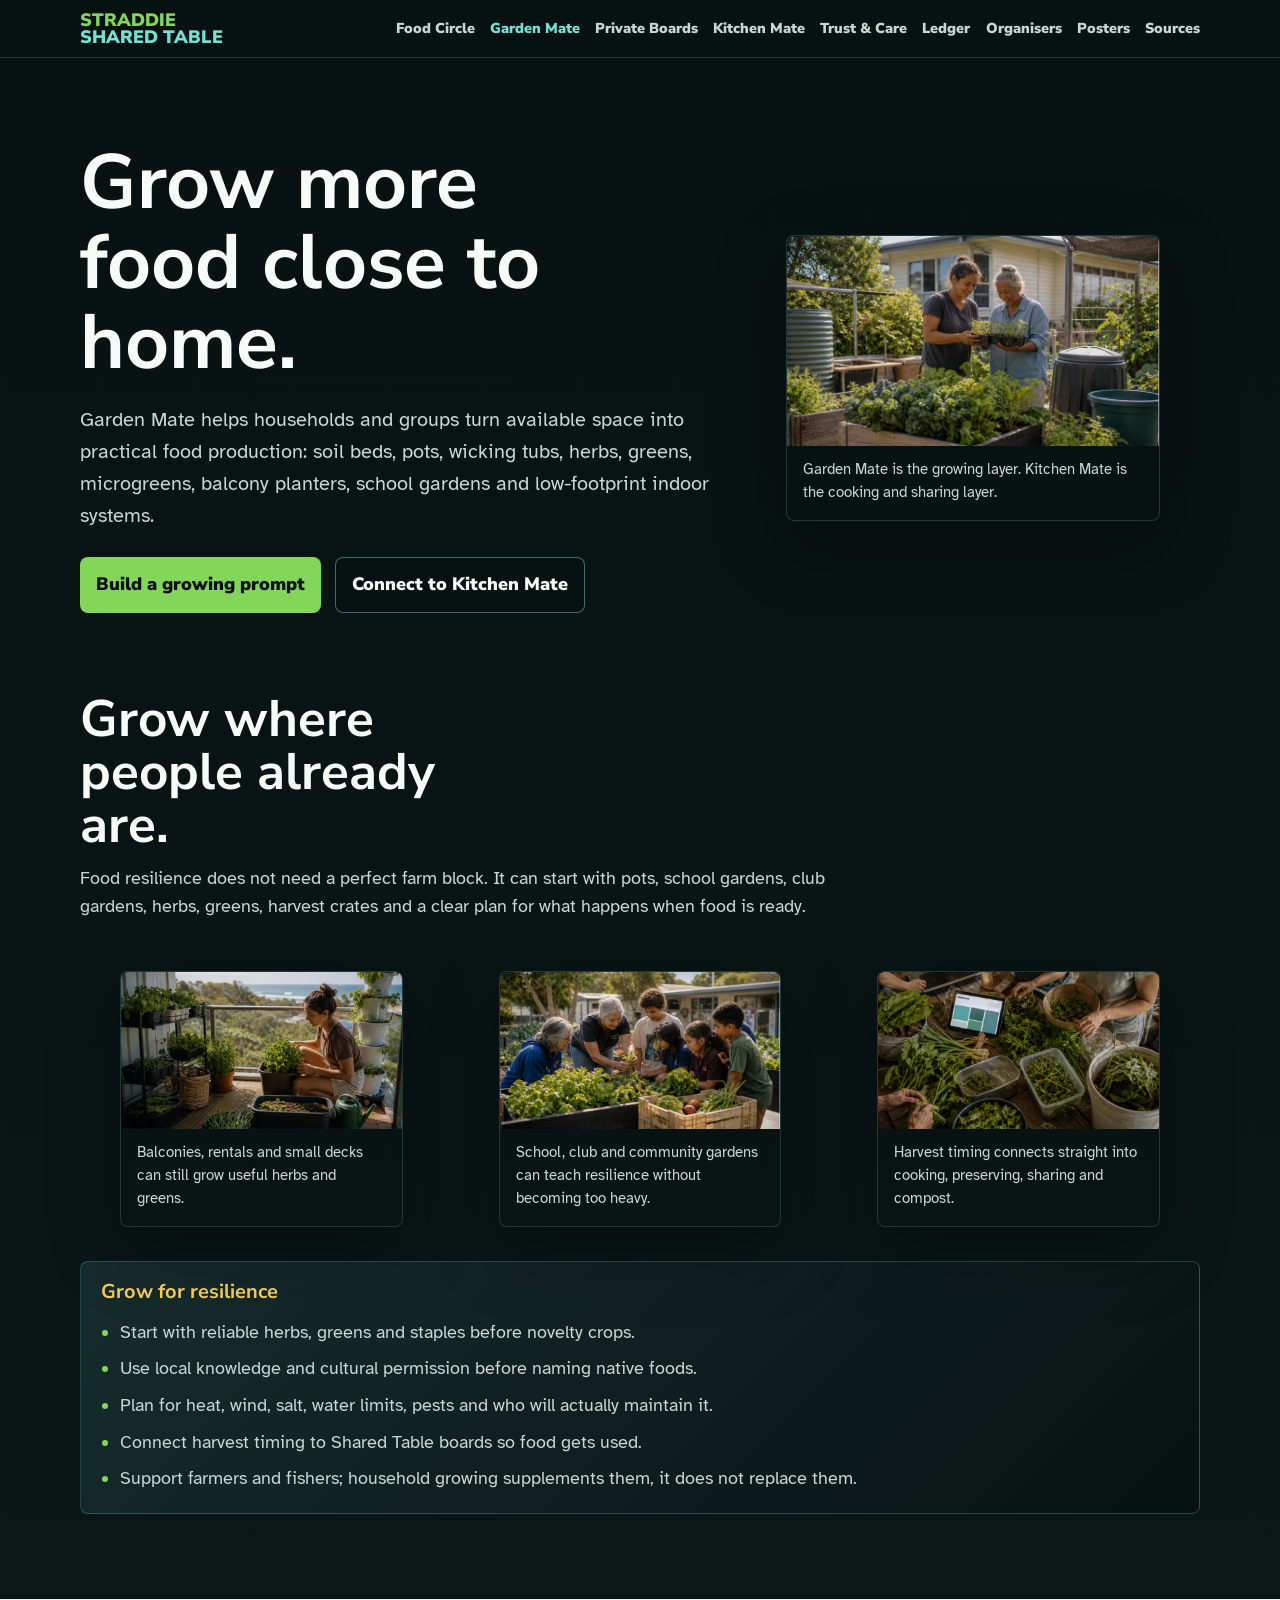
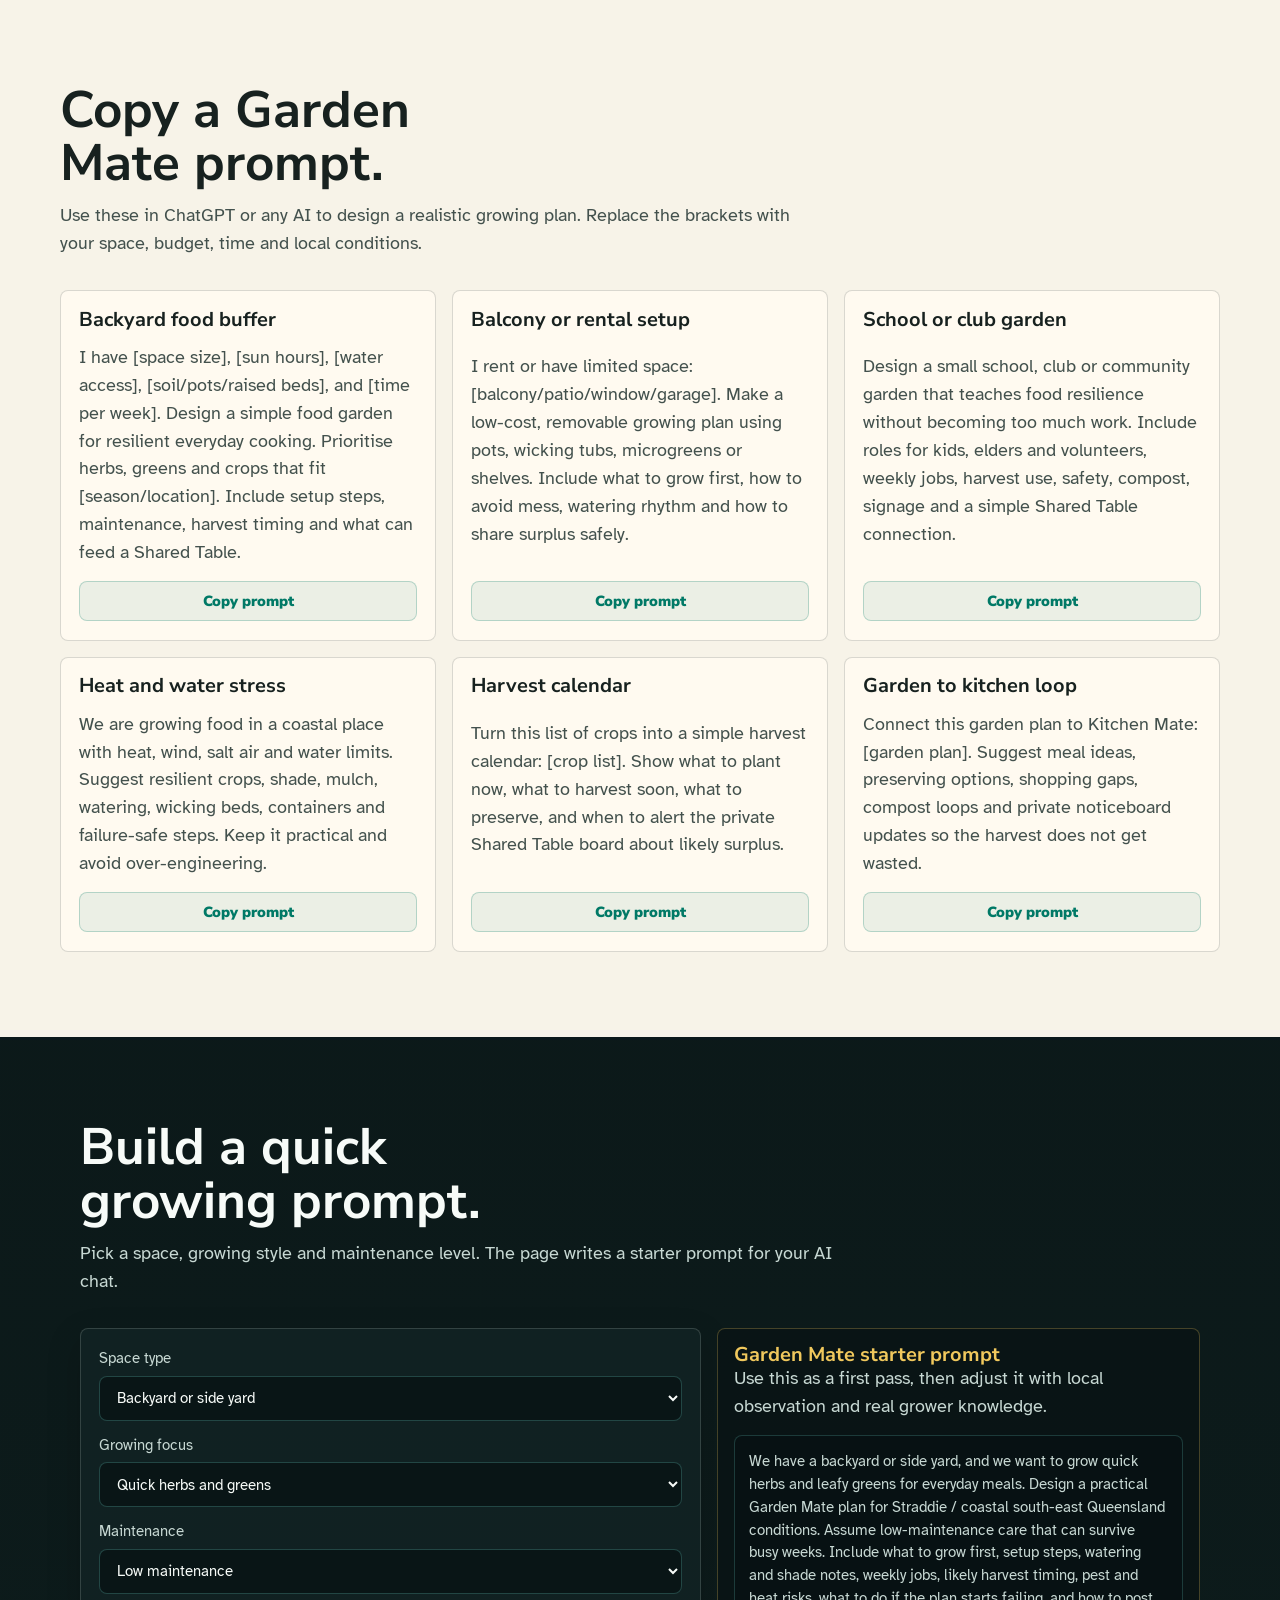
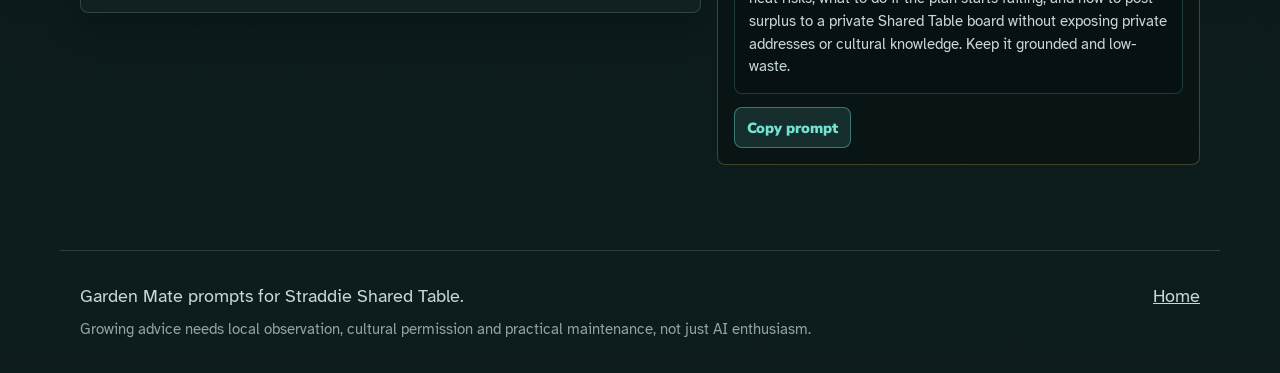
==== garden-mate.html @ dcefc76c "Add Garden Mate food resilience layer" ====
<!doctype html>
<html lang="en-AU">
  <head>
    <meta charset="utf-8">
    <meta name="viewport" content="width=device-width, initial-scale=1">
    <meta name="description" content="Garden Mate prompts for growing more local produce in backyards, balconies, school gardens, club plots and small-footprint food systems.">
    <title>Garden Mate Growing Prompts | Straddie Shared Table</title>
    <link rel="preconnect" href="https://fonts.googleapis.com">
    <link rel="preconnect" href="https://fonts.gstatic.com" crossorigin>
    <link href="https://fonts.googleapis.com/css2?family=Atkinson+Hyperlegible:wght@400;700&family=Nunito+Sans:wght@700;800;900&display=swap" rel="stylesheet">
    <link rel="stylesheet" href="styles.css">
  </head>
  <body>
    <a class="skip-link" href="#main">Skip to content</a>
    <header class="site-header"><nav class="nav" aria-label="Main navigation"><a class="brand-mark" href="index.html"><span>Straddie</span><span>Shared Table</span></a><button class="nav-toggle" type="button" aria-label="Open menu" aria-expanded="false"><span></span><span></span><span></span></button><div class="nav-links"><a href="table.html">Food Circle</a><a href="garden-mate.html" aria-current="page">Garden Mate</a><a href="noticeboard.html">Private Boards</a><a href="kitchen-mate.html">Kitchen Mate</a><a href="safety.html">Trust &amp; Care</a><a href="ledger.html">Ledger</a><a href="grants.html">Organisers</a><a href="poster-kit.html">Posters</a><a href="source-map.html">Sources</a></div></nav></header>
    <main id="main">
      <section class="page-hero page-hero-split">
        <div>
          <h1>Grow more food close to home.</h1>
          <p class="hero-lede">Garden Mate helps households and groups turn available space into practical food production: soil beds, pots, wicking tubs, herbs, greens, microgreens, balcony planters, school gardens and low-footprint indoor systems.</p>
          <div class="hero-actions"><a class="button primary" href="#garden-builder-title">Build a growing prompt</a><a class="button secondary" href="kitchen-mate.html">Connect to Kitchen Mate</a></div>
        </div>
        <figure class="image-panel">
          <img src="assets/garden-mate-backyard.webp" alt="Two neighbours holding seedlings in a practical coastal backyard food garden.">
          <figcaption>Garden Mate is the growing layer. Kitchen Mate is the cooking and sharing layer.</figcaption>
        </figure>
      </section>
      <section class="section near-hero" aria-labelledby="garden-paths-title">
        <div class="section-heading">
          <h2 id="garden-paths-title">Grow where people already are.</h2>
          <p>Food resilience does not need a perfect farm block. It can start with pots, school gardens, club gardens, herbs, greens, harvest crates and a clear plan for what happens when food is ready.</p>
        </div>
        <div class="grid three image-grid">
          <figure class="image-panel">
            <img src="assets/garden-mate-balcony.webp" alt="A compact coastal balcony with pots, herbs, microgreens and wicking containers.">
            <figcaption>Balconies, rentals and small decks can still grow useful herbs and greens.</figcaption>
          </figure>
          <figure class="image-panel">
            <img src="assets/garden-mate-school-club.webp" alt="Children and elders learning together around a school or club garden bed.">
            <figcaption>School, club and community gardens can teach resilience without becoming too heavy.</figcaption>
          </figure>
          <figure class="image-panel">
            <img src="assets/garden-mate-harvest-loop.webp" alt="Hands sorting leafy greens, herbs and containers beside a tablet with abstract planning blocks.">
            <figcaption>Harvest timing connects straight into cooking, preserving, sharing and compost.</figcaption>
          </figure>
        </div>
        <aside class="bridge-panel">
          <h3>Grow for resilience</h3>
          <ul class="bridge-list">
            <li>Start with reliable herbs, greens and staples before novelty crops.</li>
            <li>Use local knowledge and cultural permission before naming native foods.</li>
            <li>Plan for heat, wind, salt, water limits, pests and who will actually maintain it.</li>
            <li>Connect harvest timing to Shared Table boards so food gets used.</li>
            <li>Support farmers and fishers; household growing supplements them, it does not replace them.</li>
          </ul>
        </aside>
      </section>
      <section class="section paper-section" aria-labelledby="garden-prompts">
        <div class="section-heading">
          <h2 id="garden-prompts">Copy a Garden Mate prompt.</h2>
          <p>Use these in ChatGPT or any AI to design a realistic growing plan. Replace the brackets with your space, budget, time and local conditions.</p>
        </div>
        <div class="prompt-grid light">
          <article class="prompt-card">
            <h3>Backyard food buffer</h3>
            <p>I have [space size], [sun hours], [water access], [soil/pots/raised beds], and [time per week]. Design a simple food garden for resilient everyday cooking. Prioritise herbs, greens and crops that fit [season/location]. Include setup steps, maintenance, harvest timing and what can feed a Shared Table.</p>
            <button class="copy-button" type="button" data-copy-prompt>Copy prompt</button>
          </article>
          <article class="prompt-card">
            <h3>Balcony or rental setup</h3>
            <p>I rent or have limited space: [balcony/patio/window/garage]. Make a low-cost, removable growing plan using pots, wicking tubs, microgreens or shelves. Include what to grow first, how to avoid mess, watering rhythm and how to share surplus safely.</p>
            <button class="copy-button" type="button" data-copy-prompt>Copy prompt</button>
          </article>
          <article class="prompt-card">
            <h3>School or club garden</h3>
            <p>Design a small school, club or community garden that teaches food resilience without becoming too much work. Include roles for kids, elders and volunteers, weekly jobs, harvest use, safety, compost, signage and a simple Shared Table connection.</p>
            <button class="copy-button" type="button" data-copy-prompt>Copy prompt</button>
          </article>
          <article class="prompt-card">
            <h3>Heat and water stress</h3>
            <p>We are growing food in a coastal place with heat, wind, salt air and water limits. Suggest resilient crops, shade, mulch, watering, wicking beds, containers and failure-safe steps. Keep it practical and avoid over-engineering.</p>
            <button class="copy-button" type="button" data-copy-prompt>Copy prompt</button>
          </article>
          <article class="prompt-card">
            <h3>Harvest calendar</h3>
            <p>Turn this list of crops into a simple harvest calendar: [crop list]. Show what to plant now, what to harvest soon, what to preserve, and when to alert the private Shared Table board about likely surplus.</p>
            <button class="copy-button" type="button" data-copy-prompt>Copy prompt</button>
          </article>
          <article class="prompt-card">
            <h3>Garden to kitchen loop</h3>
            <p>Connect this garden plan to Kitchen Mate: [garden plan]. Suggest meal ideas, preserving options, shopping gaps, compost loops and private noticeboard updates so the harvest does not get wasted.</p>
            <button class="copy-button" type="button" data-copy-prompt>Copy prompt</button>
          </article>
        </div>
      </section>
      <section class="section" aria-labelledby="garden-builder-title">
        <div class="section-heading">
          <h2 id="garden-builder-title">Build a quick growing prompt.</h2>
          <p>Pick a space, growing style and maintenance level. The page writes a starter prompt for your AI chat.</p>
        </div>
        <div class="planner-grid">
          <form class="planner-panel" data-garden-planner>
            <div class="control-grid">
              <label>Space type<select name="space"><option value="backyard">Backyard or side yard</option><option value="balcony">Balcony, deck or rental pots</option><option value="school">School, club or community plot</option><option value="indoor">Indoor shelf or microgreens</option></select></label>
              <label>Growing focus<select name="focus"><option value="quick">Quick herbs and greens</option><option value="staple">Staples and filling crops</option><option value="preserve">Crops for preserving</option><option value="native">Native/local foods with permission</option></select></label>
              <label>Maintenance<select name="maintenance"><option value="low">Low maintenance</option><option value="shared">Shared roster</option><option value="learning">Learning project</option><option value="intensive">High-yield intensive</option></select></label>
            </div>
          </form>
          <div class="output-card" data-garden-output></div>
        </div>
      </section>
    </main>
    <footer class="site-footer"><div><p>Garden Mate prompts for Straddie Shared Table.</p><p class="footer-note">Growing advice needs local observation, cultural permission and practical maintenance, not just AI enthusiasm.</p></div><a href="index.html">Home</a></footer>
    <button class="top-button" type="button" data-to-top aria-label="Back to top">Top</button>
    <script src="script.js"></script>
  </body>
</html>
---- styles.css ----
:root {
  --ink: #081112;
  --deep: #102021;
  --panel: rgba(18, 34, 35, 0.92);
  --panel-strong: #172e2f;
  --paper: #f7f3e8;
  --paper-2: #fffaf0;
  --text: #f7fbf8;
  --text-dark: #17211f;
  --soft: #c7d8d3;
  --muted: #8fa6a0;
  --line: rgba(232, 244, 237, 0.16);
  --line-dark: rgba(23, 33, 31, 0.16);
  --leaf: #84d65a;
  --aqua: #73e1d4;
  --gold: #f0c85d;
  --coral: #ff8b73;
  --berry: #b986ff;
  --shadow: 0 24px 72px rgba(0, 0, 0, 0.3);
  --heading: "Nunito Sans", "Avenir Next", Arial, sans-serif;
  --body: "Atkinson Hyperlegible", Arial, sans-serif;
  --max-width: 1160px;
}

* {
  box-sizing: border-box;
}

html {
  background: var(--ink);
  scroll-behavior: smooth;
}

[id] {
  scroll-margin-top: 5.5rem;
}

body {
  background:
    linear-gradient(180deg, rgba(8, 17, 18, 0.98), rgba(13, 28, 28, 0.98)),
    linear-gradient(90deg, rgba(115, 225, 212, 0.055) 1px, transparent 1px),
    linear-gradient(0deg, rgba(132, 214, 90, 0.04) 1px, transparent 1px);
  background-size: auto, 96px 96px, 96px 96px;
  color: var(--text);
  font-family: var(--body);
  font-size: 18px;
  line-height: 1.55;
  margin: 0;
  min-height: 100vh;
  overflow-x: hidden;
}

main {
  overflow-x: hidden;
}

img {
  display: block;
  height: auto;
  max-width: 100%;
}

a {
  color: inherit;
}

p,
li {
  overflow-wrap: anywhere;
}

p,
h1,
h2,
h3 {
  margin: 0;
}

h1,
h2,
h3 {
  font-family: var(--heading);
  letter-spacing: 0;
  line-height: 1.04;
}

h1 {
  font-size: 4.8rem;
  max-width: 12ch;
}

h2 {
  font-size: 3.2rem;
  max-width: 13ch;
}

h3 {
  font-size: 1.25rem;
}

code {
  background: rgba(8, 17, 18, 0.62);
  border: 1px solid rgba(232, 244, 237, 0.14);
  border-radius: 6px;
  color: var(--gold);
  font-size: 0.95em;
  padding: 0.08rem 0.28rem;
}

.skip-link {
  background: var(--gold);
  color: var(--ink);
  left: 1rem;
  padding: 0.65rem 0.85rem;
  position: absolute;
  top: -5rem;
  z-index: 50;
}

.skip-link:focus {
  top: 1rem;
}

.site-header {
  background: var(--ink);
  border-bottom: 1px solid var(--line);
  position: sticky;
  top: 0;
  z-index: 20;
}

.nav {
  align-items: center;
  display: flex;
  gap: 1rem;
  justify-content: space-between;
  margin: 0 auto;
  max-width: var(--max-width);
  min-width: 0;
  padding: 0.78rem 1.25rem;
  position: relative;
}

.brand-mark {
  color: var(--text);
  display: grid;
  font-family: var(--heading);
  font-weight: 900;
  line-height: 0.9;
  min-width: 0;
  text-decoration: none;
  text-transform: uppercase;
}

.brand-mark span:first-child {
  color: var(--leaf);
}

.brand-mark span:last-child {
  color: var(--aqua);
}

.nav-links {
  align-items: center;
  display: flex;
  flex-wrap: wrap;
  gap: 0.55rem 0.95rem;
  justify-content: flex-end;
}

.nav-links a {
  color: var(--soft);
  font-family: var(--heading);
  font-size: 0.9rem;
  font-weight: 900;
  text-decoration: none;
  white-space: nowrap;
}

.nav-links a:hover,
.nav-links a:focus,
.nav-links a[aria-current="page"] {
  color: var(--aqua);
}

.nav-toggle {
  align-items: center;
  background: rgba(115, 225, 212, 0.08);
  border: 1px solid rgba(115, 225, 212, 0.78);
  border-radius: 8px;
  display: none;
  flex: 0 0 auto;
  flex-direction: column;
  gap: 0.22rem;
  height: 2.7rem;
  justify-content: center;
  width: 2.9rem;
}

.nav-toggle span {
  background: var(--aqua);
  display: block;
  height: 2px;
  width: 1.35rem;
}

.hero {
  background:
    linear-gradient(90deg, rgba(8, 17, 18, 0.92) 0%, rgba(8, 17, 18, 0.78) 42%, rgba(8, 17, 18, 0.18) 100%),
    url("assets/shared-table-hero.webp") center / cover no-repeat;
  display: flex;
  min-height: 76svh;
}

.home-hero {
  min-height: 82svh;
}

.hero-inner,
.section,
.site-footer,
.page-hero {
  margin: 0 auto;
  max-width: var(--max-width);
  padding-left: 1.25rem;
  padding-right: 1.25rem;
  width: 100%;
}

.hero-inner {
  align-items: center;
  display: flex;
  padding-bottom: 3.8rem;
  padding-top: 4rem;
}

.home-hero .hero-inner {
  gap: 2rem;
  justify-content: space-between;
}

.hero-copy {
  max-width: 720px;
}

.home-hero .hero-copy {
  max-width: 760px;
}

.home-hero h1 {
  max-width: 13ch;
}

.hero-copy h1 {
  text-shadow: 0 10px 36px rgba(0, 0, 0, 0.55);
}

.hero-lede {
  color: var(--soft);
  font-size: 1.28rem;
  margin-top: 1.35rem;
  max-width: 46rem;
}

.hero-actions,
.button-row,
.external-links {
  display: flex;
  flex-wrap: wrap;
  gap: 0.85rem;
  margin-top: 1.6rem;
}

.hero-credit {
  color: rgba(247, 251, 248, 0.72);
  font-size: 0.9rem;
  margin-top: 1rem;
}

.hero-board,
.cookup-panel {
  background: rgba(8, 17, 18, 0.78);
  border: 1px solid rgba(115, 225, 212, 0.28);
  border-radius: 8px;
  box-shadow: var(--shadow);
  flex: 0 1 360px;
  padding: 1.05rem;
}

.hero-board h2,
.cookup-panel h2 {
  color: var(--gold);
  font-size: 1.28rem;
  max-width: none;
}

.board-row {
  border-top: 1px solid rgba(232, 244, 237, 0.12);
  display: grid;
  gap: 0.28rem;
  padding: 0.82rem 0;
}

.board-row:first-of-type {
  margin-top: 0.75rem;
}

.board-row span {
  color: var(--muted);
  font-family: var(--heading);
  font-size: 0.75rem;
  font-weight: 900;
  text-transform: uppercase;
}

.board-row strong {
  color: var(--text);
  font-family: var(--body);
  font-size: 0.98rem;
  line-height: 1.35;
}

.board-link {
  color: var(--aqua);
  display: inline-flex;
  font-family: var(--heading);
  font-weight: 900;
  margin-top: 0.6rem;
  text-decoration-thickness: 2px;
  text-underline-offset: 0.18em;
}

.button {
  align-items: center;
  border-radius: 8px;
  display: inline-flex;
  font-family: var(--heading);
  font-weight: 900;
  justify-content: center;
  min-height: 3rem;
  min-width: 10rem;
  padding: 0.82rem 1rem;
  text-decoration: none;
}

.button.primary {
  background: var(--leaf);
  color: var(--ink);
}

.button.secondary {
  background: rgba(8, 17, 18, 0.32);
  border: 1px solid rgba(115, 225, 212, 0.45);
  color: var(--text);
}

.button.tertiary {
  background: rgba(240, 200, 93, 0.12);
  border: 1px solid rgba(240, 200, 93, 0.38);
  color: var(--gold);
}

.intro-band {
  background: var(--paper);
  border-bottom: 1px solid var(--line-dark);
  color: var(--text-dark);
  font-family: var(--heading);
  font-weight: 900;
  padding: 1rem 1.25rem;
  text-align: center;
}

.section,
.page-hero {
  padding-bottom: 5.3rem;
  padding-top: 5.3rem;
}

.page-hero {
  padding-bottom: 3rem;
}

.page-hero h1 {
  max-width: 13ch;
}

.page-hero .hero-lede {
  max-width: 760px;
}

.page-hero-split {
  align-items: center;
  display: grid;
  gap: 2rem;
  grid-template-columns: minmax(0, 0.92fr) minmax(280px, 0.66fr);
}

.page-hero-split h1 {
  max-width: 11ch;
}

.near-hero {
  padding-top: 2rem;
}

.section-heading {
  max-width: 760px;
}

.section-heading p:not(.section-label),
.page-copy,
.card p,
.step-card p,
.notice-card p,
.source-panel p,
.source-panel li {
  color: var(--soft);
  margin-top: 0.75rem;
}

.section-label {
  color: var(--gold);
  font-family: var(--heading);
  font-size: 0.83rem;
  font-weight: 900;
  letter-spacing: 0;
  margin-bottom: 0.75rem;
  text-transform: uppercase;
}

.paper-section {
  background: var(--paper);
  color: var(--text-dark);
  max-width: none;
  padding-left: max(1.25rem, calc((100vw - var(--max-width)) / 2));
  padding-right: max(1.25rem, calc((100vw - var(--max-width)) / 2));
}

.paper-section .section-heading p:not(.section-label),
.paper-section .page-copy,
.paper-section .card p,
.paper-section .step-card p {
  color: #43514d;
}

.paper-section .section-label {
  color: #8d5b00;
}

.dark-band {
  background: rgba(16, 32, 33, 0.76);
  max-width: none;
  padding-left: max(1.25rem, calc((100vw - var(--max-width)) / 2));
  padding-right: max(1.25rem, calc((100vw - var(--max-width)) / 2));
}

.grid {
  display: grid;
  gap: 1rem;
  margin-top: 2rem;
}

.grid.two {
  grid-template-columns: repeat(2, minmax(0, 1fr));
}

.grid.three {
  grid-template-columns: repeat(3, minmax(0, 1fr));
}

.grid.four {
  grid-template-columns: repeat(4, minmax(0, 1fr));
}

.compact-grid .card {
  min-height: 13rem;
}

.action-rail {
  display: grid;
  gap: 1rem;
  grid-template-columns: repeat(4, minmax(0, 1fr));
  margin-top: 2rem;
}

.action-card {
  background: rgba(23, 46, 47, 0.78);
  border: 1px solid rgba(115, 225, 212, 0.18);
  border-radius: 8px;
  color: inherit;
  display: grid;
  min-height: 16rem;
  padding: 1.15rem;
  text-decoration: none;
}

.action-card:hover,
.action-card:focus {
  border-color: rgba(115, 225, 212, 0.52);
  outline: none;
}

.action-card h3 {
  color: var(--text);
}

.action-card p {
  color: var(--soft);
  margin-top: 0.75rem;
}

.card,
.step-card,
.notice-card,
.source-panel,
.planner-panel,
.prompt-card {
  background: var(--panel);
  border: 1px solid var(--line);
  border-radius: 8px;
  box-shadow: 0 12px 34px rgba(0, 0, 0, 0.18);
  min-width: 0;
  padding: 1.15rem;
}

a.card {
  color: inherit;
  display: block;
  text-decoration: none;
}

a.card:hover,
a.card:focus {
  border-color: rgba(115, 225, 212, 0.48);
  outline: none;
}

.paper-section .card,
.paper-section .step-card,
.paper-section .source-panel,
.paper-section .prompt-card {
  background: var(--paper-2);
  border-color: var(--line-dark);
  box-shadow: none;
}

.card h3,
.step-card h3,
.notice-card h3,
.source-panel h3,
.prompt-card h3 {
  color: var(--text);
}

.paper-section .card h3,
.paper-section .step-card h3,
.paper-section .source-panel h3,
.paper-section .prompt-card h3 {
  color: var(--text-dark);
}

.card-link {
  color: var(--aqua);
  display: inline-flex;
  font-family: var(--heading);
  font-weight: 900;
  margin-top: 1rem;
  text-decoration: none;
}

a.card:hover .card-link,
a.card:focus .card-link {
  text-decoration: underline;
  text-decoration-thickness: 2px;
  text-underline-offset: 0.18em;
}

.image-panel {
  background: rgba(8, 17, 18, 0.5);
  border: 1px solid rgba(115, 225, 212, 0.2);
  border-radius: 8px;
  box-shadow: var(--shadow);
  overflow: hidden;
}

.image-panel img {
  aspect-ratio: 16 / 9;
  object-fit: cover;
  width: 100%;
}

.image-panel figcaption {
  color: var(--soft);
  font-size: 0.92rem;
  padding: 0.75rem 1rem 1rem;
}

.image-grid {
  margin-top: 2rem;
}

.image-grid + .bridge-panel {
  margin-top: 1rem;
}

.prompt-box,
.callout {
  background: rgba(8, 17, 18, 0.46);
  border: 1px solid rgba(240, 200, 93, 0.28);
  border-radius: 8px;
  margin-top: 1rem;
  padding: 1rem;
}

.paper-section .prompt-box,
.paper-section .callout {
  background: rgba(255, 250, 240, 0.75);
  border-color: rgba(23, 33, 31, 0.16);
}

.prompt-box summary {
  color: var(--gold);
  cursor: pointer;
  font-family: var(--heading);
  font-weight: 900;
}

.paper-section .prompt-box summary {
  color: #8d5b00;
}

.prompt-box p,
.callout p {
  color: var(--soft);
  margin-top: 0.65rem;
}

.paper-section .prompt-box p,
.paper-section .callout p {
  color: #43514d;
}

.prompt-text {
  font-size: 0.92rem;
}

.paper-section .card-link {
  color: #007966;
}

.paper-section .source-panel li {
  color: #43514d;
}

.paper-section .bridge-list {
  color: #43514d;
}

.paper-section .source-panel a {
  color: #006c60;
  font-weight: 900;
  text-decoration-color: rgba(0, 108, 96, 0.45);
  text-decoration-thickness: 2px;
  text-underline-offset: 0.16em;
}

.number {
  align-items: center;
  background: rgba(132, 214, 90, 0.14);
  border: 1px solid rgba(132, 214, 90, 0.28);
  border-radius: 999px;
  color: var(--leaf);
  display: inline-flex;
  font-family: var(--heading);
  font-weight: 900;
  height: 2.1rem;
  justify-content: center;
  margin-bottom: 0.8rem;
  min-width: 2.1rem;
  padding: 0 0.58rem;
}

.paper-section .number {
  background: rgba(0, 121, 102, 0.1);
  border-color: rgba(0, 121, 102, 0.18);
  color: #007966;
}

.split {
  align-items: start;
  display: grid;
  gap: 2rem;
  grid-template-columns: minmax(0, 0.9fr) minmax(280px, 0.62fr);
}

.bridge-panel {
  background:
    linear-gradient(135deg, rgba(23, 46, 47, 0.96), rgba(8, 17, 18, 0.96));
  border: 1px solid rgba(115, 225, 212, 0.24);
  border-radius: 8px;
  padding: 1.25rem;
}

.bridge-panel h3 {
  color: var(--gold);
}

.flow-line {
  display: grid;
  gap: 0.75rem;
  grid-template-columns: repeat(5, minmax(0, 1fr));
  margin-top: 2rem;
}

.flow-line div {
  background: rgba(8, 17, 18, 0.5);
  border: 1px solid rgba(232, 244, 237, 0.12);
  border-radius: 8px;
  min-height: 8rem;
  padding: 1rem;
}

.flow-line strong {
  color: var(--gold);
  display: block;
  font-family: var(--heading);
  margin-bottom: 0.45rem;
}

.flow-line span {
  color: var(--soft);
  font-size: 0.92rem;
}

.bridge-list {
  color: var(--soft);
  display: grid;
  gap: 0.55rem;
  margin: 1rem 0 0;
  padding-left: 1.2rem;
}

.bridge-list li::marker,
.check-list li::marker {
  color: var(--leaf);
}

.paper-section .bridge-list li::marker {
  color: #007966;
}

.check-list {
  color: var(--soft);
  display: grid;
  gap: 0.55rem;
  margin: 1rem 0 0;
  padding-left: 1.2rem;
}

.mini-ledger {
  display: grid;
  gap: 0.7rem;
  margin-top: 1.25rem;
}

.mini-ledger div {
  align-items: start;
  background: rgba(8, 17, 18, 0.48);
  border: 1px solid rgba(232, 244, 237, 0.12);
  border-radius: 8px;
  display: grid;
  gap: 0.4rem;
  grid-template-columns: minmax(0, 1fr) auto;
  padding: 0.85rem;
}

.mini-ledger strong {
  color: var(--text);
  font-family: var(--heading);
}

.mini-ledger span {
  color: var(--gold);
  font-family: var(--heading);
  font-size: 0.9rem;
  font-weight: 900;
}

.planner-grid {
  align-items: start;
  display: grid;
  gap: 1rem;
  grid-template-columns: minmax(0, 0.9fr) minmax(280px, 0.7fr);
  margin-top: 2rem;
}

.control-grid {
  display: grid;
  gap: 0.8rem;
}

.control-grid label {
  color: var(--soft);
  display: grid;
  gap: 0.35rem;
  font-size: 0.94rem;
}

select,
input,
textarea {
  background: rgba(8, 17, 18, 0.72);
  border: 1px solid rgba(115, 225, 212, 0.24);
  border-radius: 8px;
  color: var(--text);
  font: inherit;
  min-height: 2.8rem;
  padding: 0.7rem 0.78rem;
  width: 100%;
}

textarea {
  min-height: 8rem;
  resize: vertical;
}

.output-card {
  background: rgba(8, 17, 18, 0.52);
  border: 1px solid rgba(240, 200, 93, 0.26);
  border-radius: 8px;
  min-height: 18rem;
  padding: 1rem;
}

.output-card h3 {
  color: var(--gold);
}

.output-card p,
.output-card li {
  color: var(--soft);
}

.output-card ul {
  display: grid;
  gap: 0.42rem;
  margin: 0.85rem 0 0;
  padding-left: 1.15rem;
}

.prompt-grid {
  display: grid;
  gap: 1rem;
  grid-template-columns: repeat(3, minmax(0, 1fr));
  margin-top: 2rem;
}

.prompt-card {
  display: grid;
  gap: 0.85rem;
}

.prompt-card p {
  color: var(--soft);
  margin: 0;
}

.paper-section .prompt-card p {
  color: #43514d;
}

.copy-button {
  align-self: end;
  background: rgba(115, 225, 212, 0.12);
  border: 1px solid rgba(115, 225, 212, 0.42);
  border-radius: 8px;
  color: var(--aqua);
  cursor: pointer;
  font-family: var(--heading);
  font-size: 0.92rem;
  font-weight: 900;
  min-height: 2.55rem;
  padding: 0.55rem 0.75rem;
}

.paper-section .copy-button {
  background: rgba(0, 121, 102, 0.08);
  border-color: rgba(0, 121, 102, 0.24);
  color: #007966;
}

.copy-button.is-copied {
  background: var(--leaf);
  border-color: var(--leaf);
  color: var(--ink);
}

.notice-output {
  white-space: pre-wrap;
}

.notice-preview {
  background: rgba(8, 17, 18, 0.52);
  border: 1px solid rgba(115, 225, 212, 0.22);
  border-radius: 8px;
  color: var(--soft);
  font-family: Consolas, "Courier New", monospace;
  font-size: 0.88rem;
  margin-top: 1rem;
  overflow-x: auto;
  padding: 1rem;
  white-space: pre-wrap;
}

.generated-prompt {
  background: rgba(8, 17, 18, 0.62);
  border: 1px solid rgba(115, 225, 212, 0.2);
  border-radius: 8px;
  color: var(--soft);
  font-family: var(--body);
  font-size: 0.95rem;
  line-height: 1.5;
  margin: 0.85rem 0;
  overflow-x: auto;
  padding: 0.9rem;
  white-space: pre-wrap;
}

.paper-section .generated-prompt {
  background: rgba(8, 17, 18, 0.06);
  border-color: rgba(23, 33, 31, 0.16);
  color: #263633;
}

.warning {
  border-left: 5px solid var(--coral);
}

.ok {
  border-left: 5px solid var(--leaf);
}

.neutral {
  border-left: 5px solid var(--aqua);
}

.tag-row {
  display: flex;
  flex-wrap: wrap;
  gap: 0.45rem;
  margin-top: 0.9rem;
}

.tag-row span {
  background: rgba(115, 225, 212, 0.1);
  border: 1px solid rgba(115, 225, 212, 0.2);
  border-radius: 999px;
  color: var(--soft);
  display: inline-flex;
  font-size: 0.78rem;
  padding: 0.22rem 0.5rem;
}

.site-footer {
  align-items: start;
  border-top: 1px solid var(--line);
  color: var(--soft);
  display: flex;
  gap: 1rem;
  justify-content: space-between;
  padding-bottom: 2rem;
  padding-top: 2rem;
}

.footer-note {
  color: var(--muted);
  font-size: 0.92rem;
  margin-top: 0.45rem;
  max-width: 760px;
}

.top-button {
  background: var(--leaf);
  border: 0;
  border-radius: 999px;
  bottom: 1.1rem;
  box-shadow: 0 14px 34px rgba(0, 0, 0, 0.36);
  color: var(--ink);
  cursor: pointer;
  font-family: var(--heading);
  font-weight: 900;
  opacity: 0;
  padding: 0.8rem 0.95rem;
  pointer-events: none;
  position: fixed;
  right: 1.1rem;
  transform: translateY(0.7rem);
  transition: opacity 0.18s ease, transform 0.18s ease;
  z-index: 30;
}

.top-button.is-visible {
  opacity: 1;
  pointer-events: auto;
  transform: translateY(0);
}

@media (max-width: 980px) {
  body {
    font-size: 16px;
  }

  h1 {
    font-size: 3.3rem;
  }

  h2 {
    font-size: 2.45rem;
  }

  .nav-toggle {
    display: inline-flex;
  }

  .nav-links {
    background: var(--ink);
    border: 1px solid var(--line);
    border-radius: 8px;
    display: none;
    padding: 0.75rem;
    position: absolute;
    right: 1rem;
    top: 4.2rem;
    width: min(20rem, calc(100vw - 2rem));
  }

  .nav-links.is-open {
    display: grid;
  }

  .nav-links a {
    min-height: 2.25rem;
    white-space: normal;
  }

  .grid.three,
  .grid.four,
  .action-rail,
  .prompt-grid {
    grid-template-columns: repeat(2, minmax(0, 1fr));
  }

  .flow-line {
    grid-template-columns: repeat(2, minmax(0, 1fr));
  }

  .split,
  .page-hero-split,
  .planner-grid {
    grid-template-columns: 1fr;
  }

  .home-hero .hero-inner {
    align-items: stretch;
    flex-direction: column;
  }

  .hero-board {
    flex-basis: auto;
    width: 100%;
  }
}

@media (max-width: 640px) {
  h1 {
    font-size: 2.55rem;
  }

  h2 {
    font-size: 2rem;
  }

  .hero {
    background:
      linear-gradient(180deg, rgba(8, 17, 18, 0.88), rgba(8, 17, 18, 0.7)),
      url("assets/shared-table-hero.webp") center / cover no-repeat;
    min-height: 72svh;
  }

  .hero-inner,
  .section,
  .site-footer,
  .page-hero {
    padding-left: 1rem;
    padding-right: 1rem;
  }

  .hero-lede {
    font-size: 1.08rem;
  }

  .grid.two,
  .grid.three,
  .grid.four,
  .flow-line,
  .action-rail,
  .prompt-grid {
    grid-template-columns: 1fr;
  }

  .button {
    width: 100%;
  }

  .mini-ledger div {
    grid-template-columns: 1fr;
  }

  .site-footer {
    flex-direction: column;
  }
}
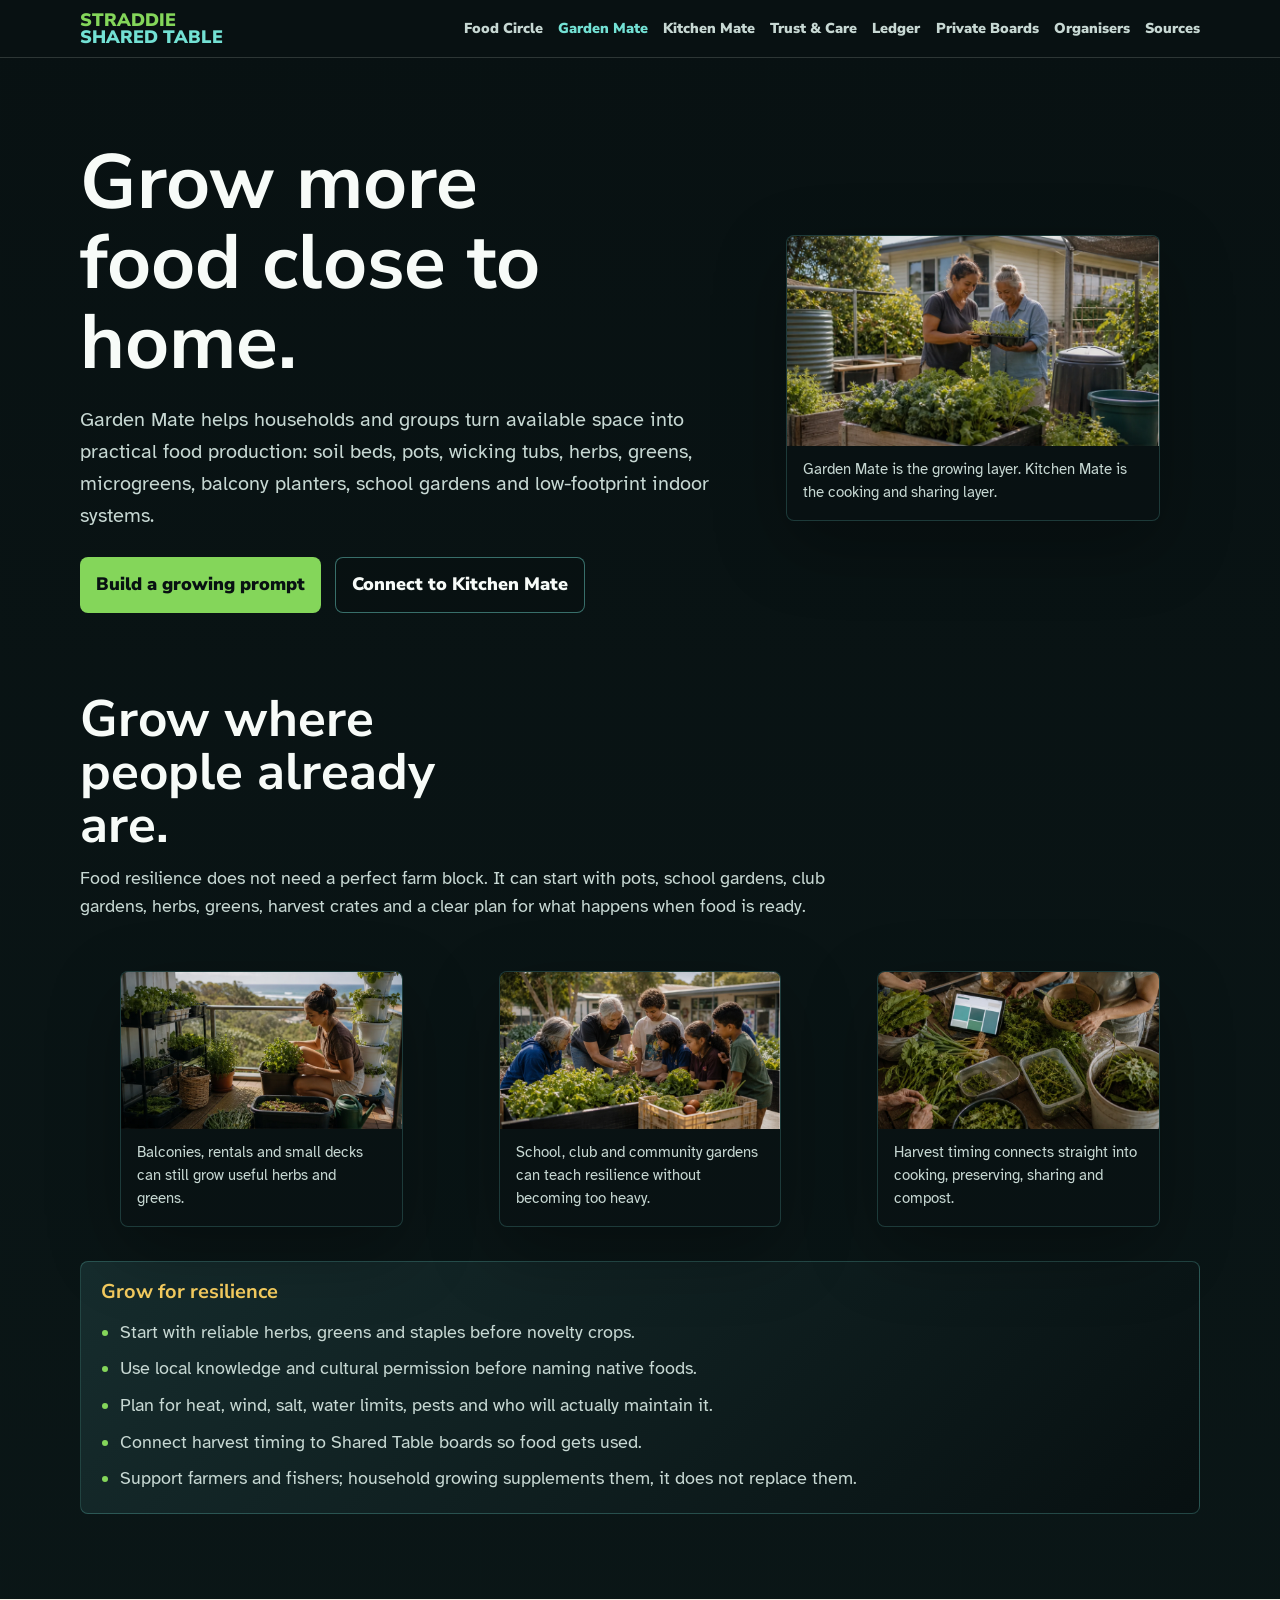
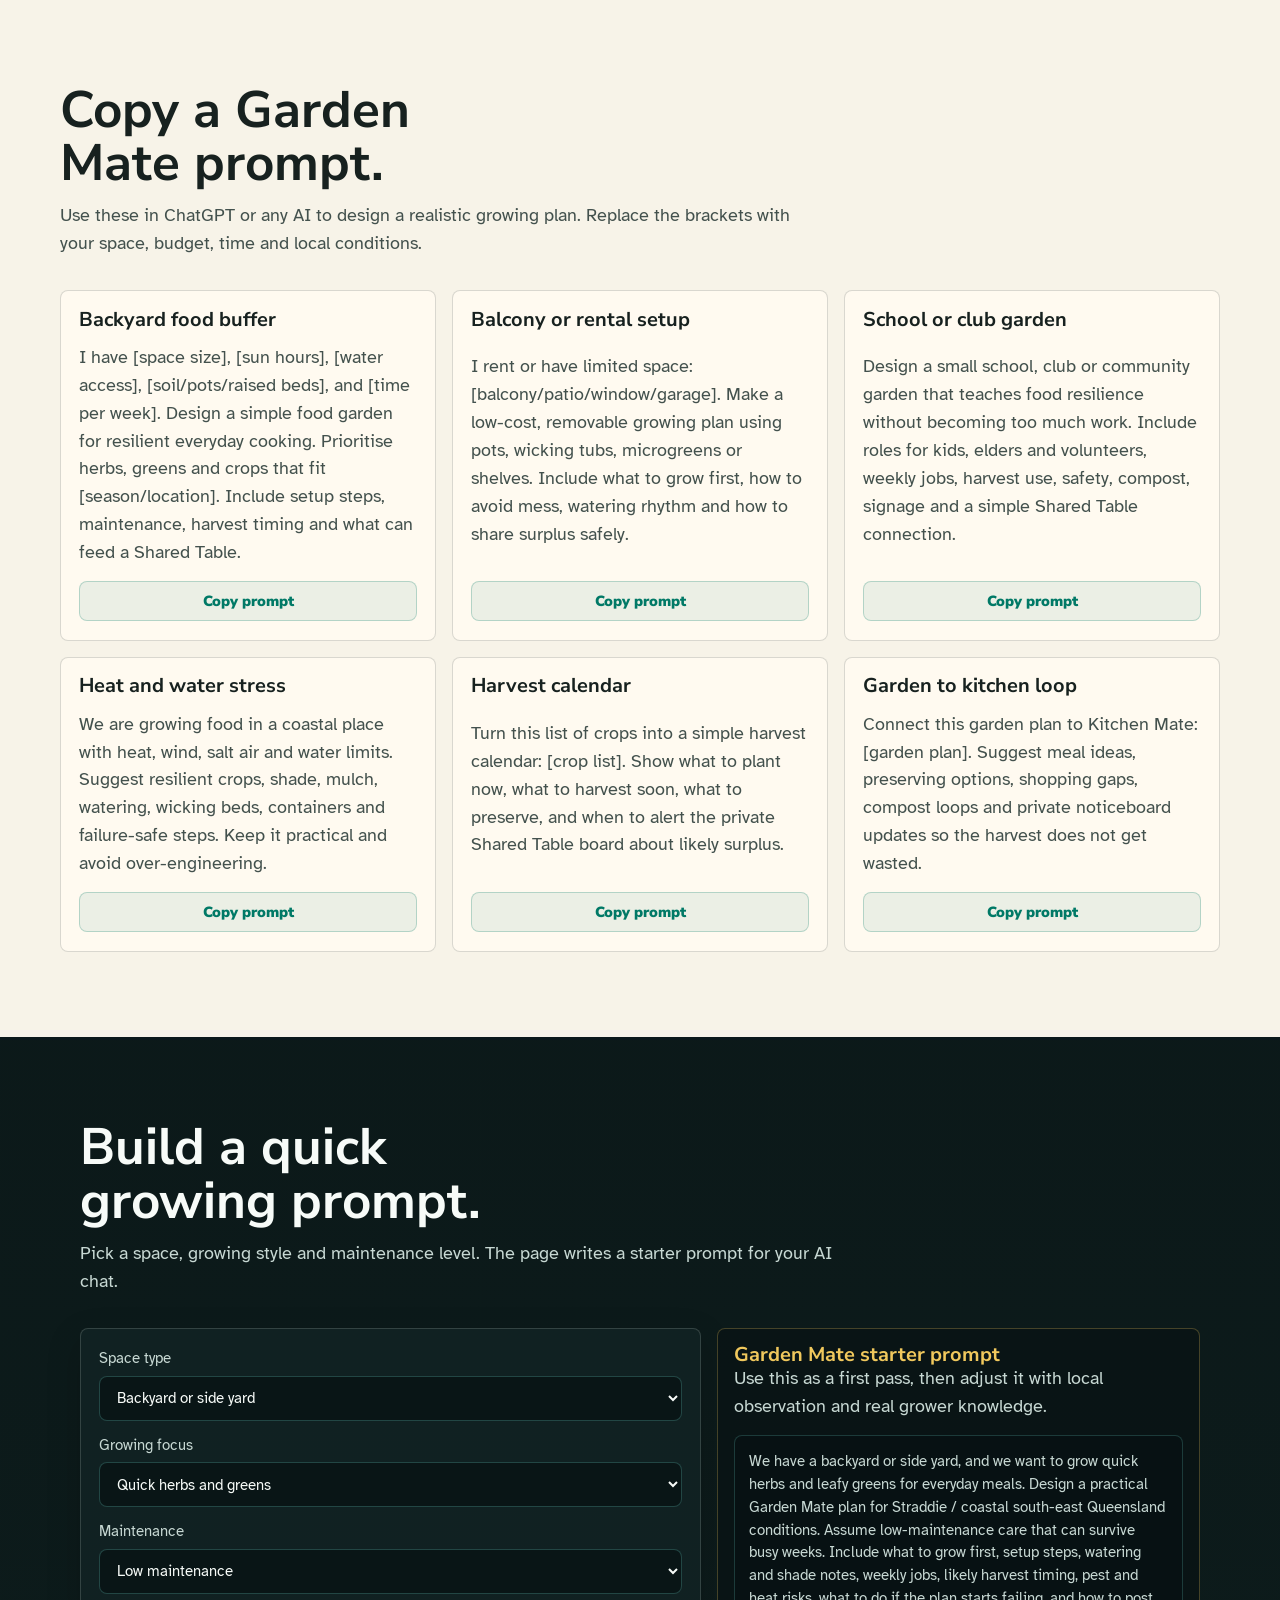
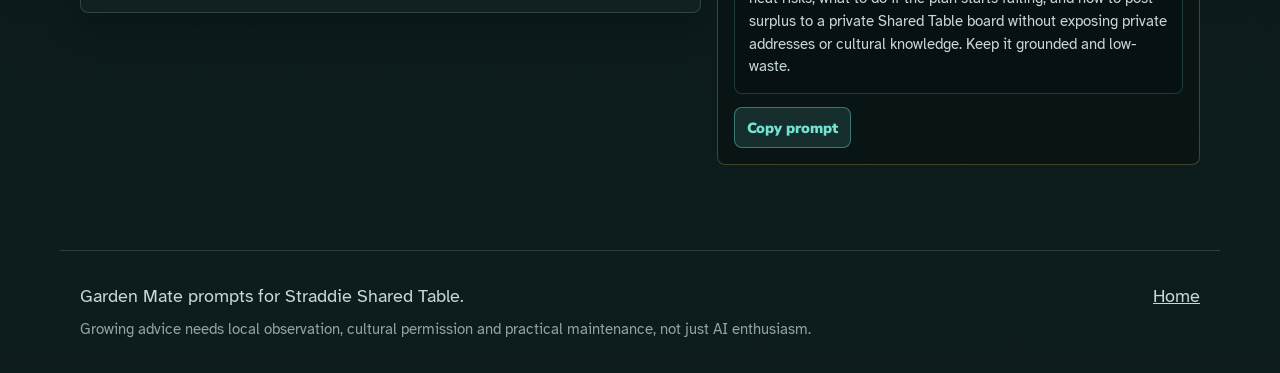
==== commit badf4d78: "Remove posters page and reorder nav" ====
--- a/garden-mate.html
+++ b/garden-mate.html
@@ -12,7 +12,7 @@
   </head>
   <body>
     <a class="skip-link" href="#main">Skip to content</a>
-    <header class="site-header"><nav class="nav" aria-label="Main navigation"><a class="brand-mark" href="index.html"><span>Straddie</span><span>Shared Table</span></a><button class="nav-toggle" type="button" aria-label="Open menu" aria-expanded="false"><span></span><span></span><span></span></button><div class="nav-links"><a href="table.html">Food Circle</a><a href="garden-mate.html" aria-current="page">Garden Mate</a><a href="noticeboard.html">Private Boards</a><a href="kitchen-mate.html">Kitchen Mate</a><a href="safety.html">Trust &amp; Care</a><a href="ledger.html">Ledger</a><a href="grants.html">Organisers</a><a href="poster-kit.html">Posters</a><a href="source-map.html">Sources</a></div></nav></header>
+    <header class="site-header"><nav class="nav" aria-label="Main navigation"><a class="brand-mark" href="index.html"><span>Straddie</span><span>Shared Table</span></a><button class="nav-toggle" type="button" aria-label="Open menu" aria-expanded="false"><span></span><span></span><span></span></button><div class="nav-links"><a href="table.html">Food Circle</a><a href="garden-mate.html" aria-current="page">Garden Mate</a><a href="kitchen-mate.html">Kitchen Mate</a><a href="safety.html">Trust &amp; Care</a><a href="ledger.html">Ledger</a><a href="noticeboard.html">Private Boards</a><a href="grants.html">Organisers</a><a href="source-map.html">Sources</a></div></nav></header>
     <main id="main">
       <section class="page-hero page-hero-split">
         <div>
--- a/styles.css
+++ b/styles.css
@@ -832,13 +832,28 @@
   padding: 1rem;
 }
 
+.paper-section .output-card {
+  background: var(--paper-2);
+  border-color: var(--line-dark);
+  box-shadow: none;
+}
+
 .output-card h3 {
   color: var(--gold);
 }
 
+.paper-section .output-card h3 {
+  color: #8d5b00;
+}
+
 .output-card p,
 .output-card li {
   color: var(--soft);
+}
+
+.paper-section .output-card p,
+.paper-section .output-card li {
+  color: #43514d;
 }
 
 .output-card ul {
